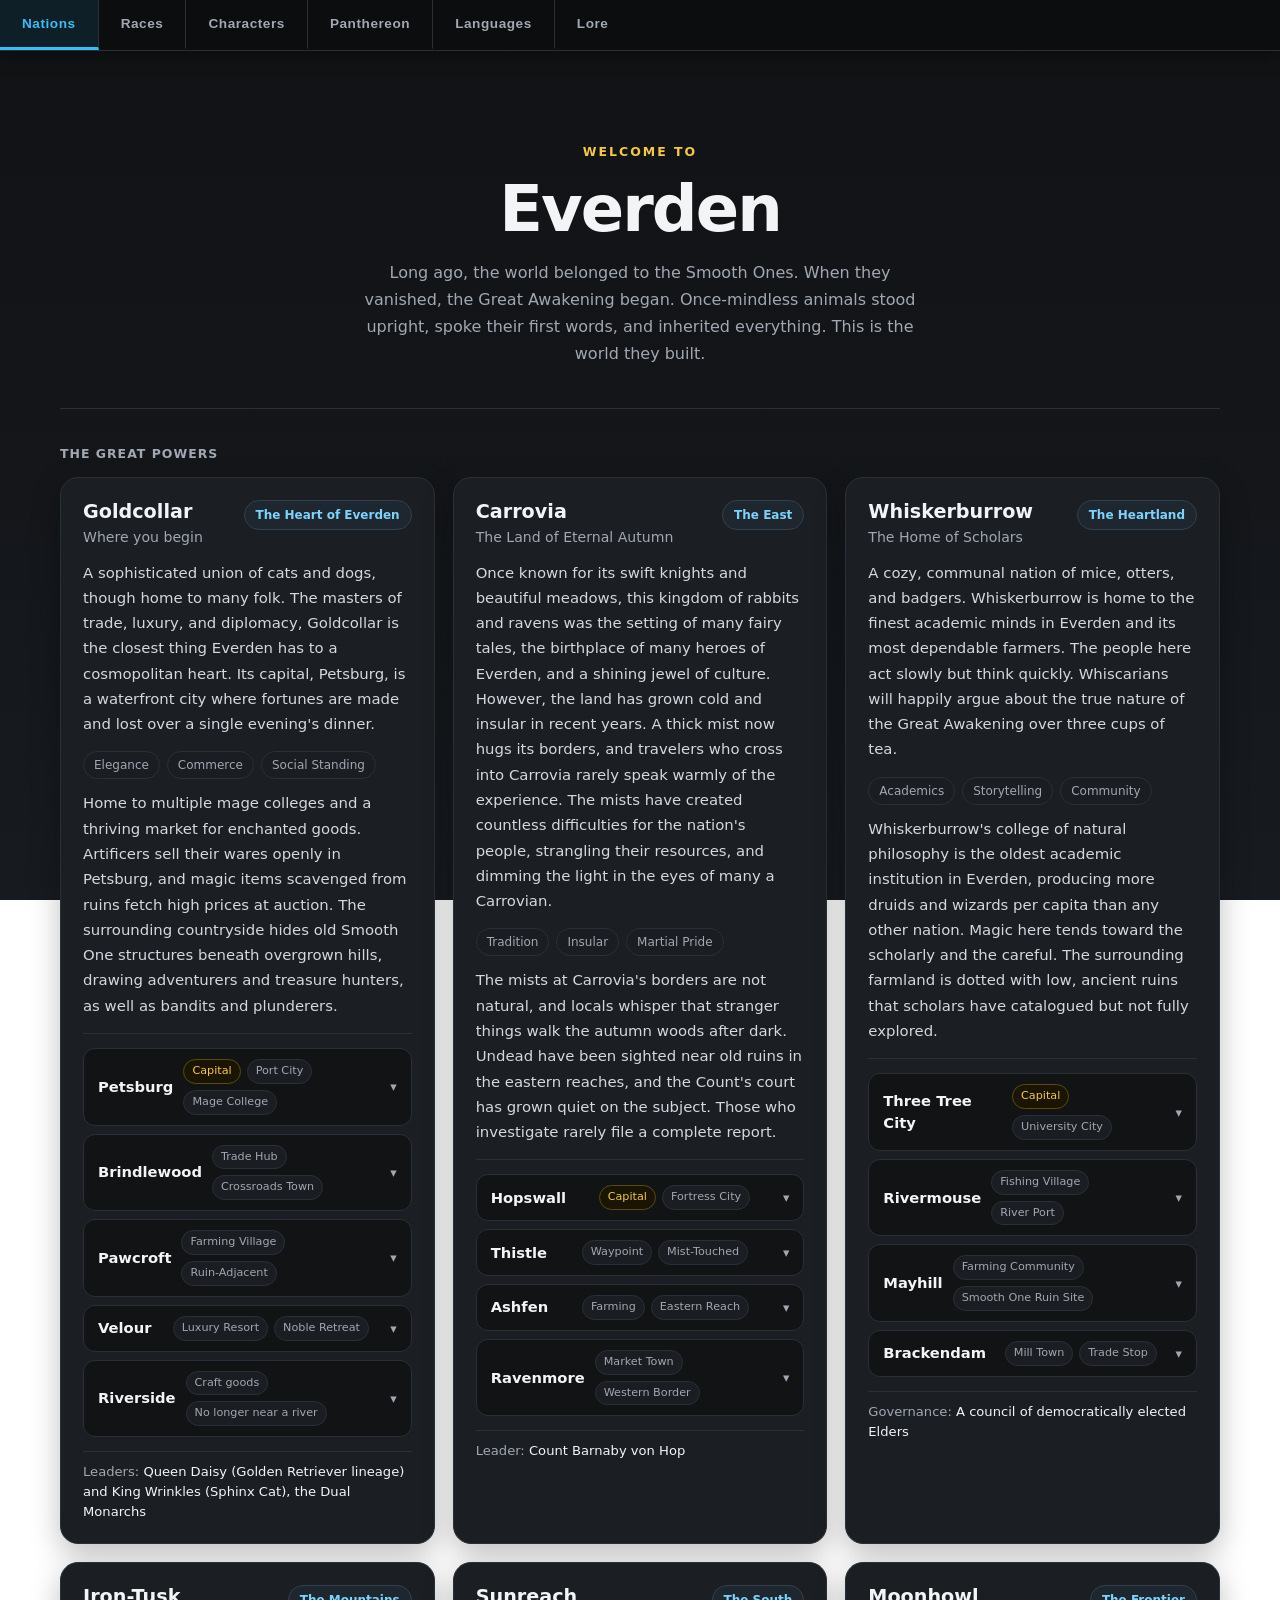
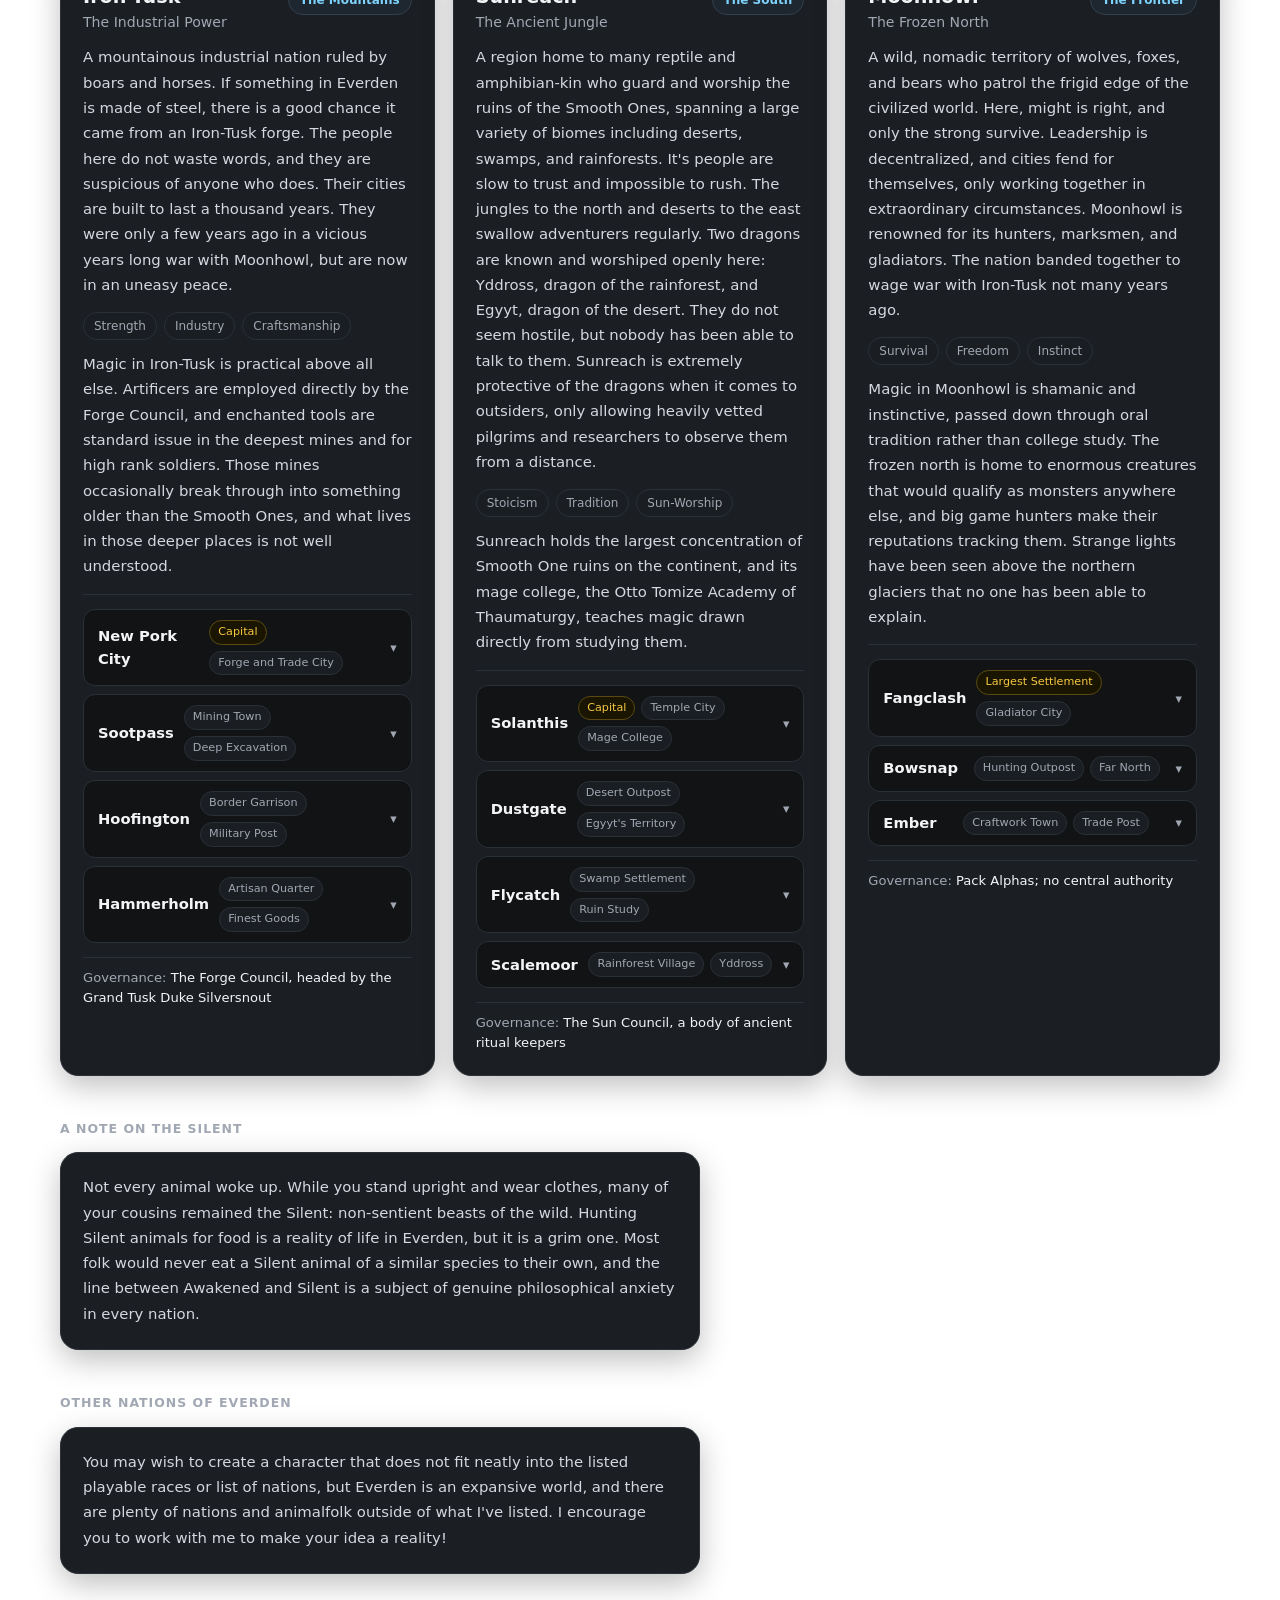
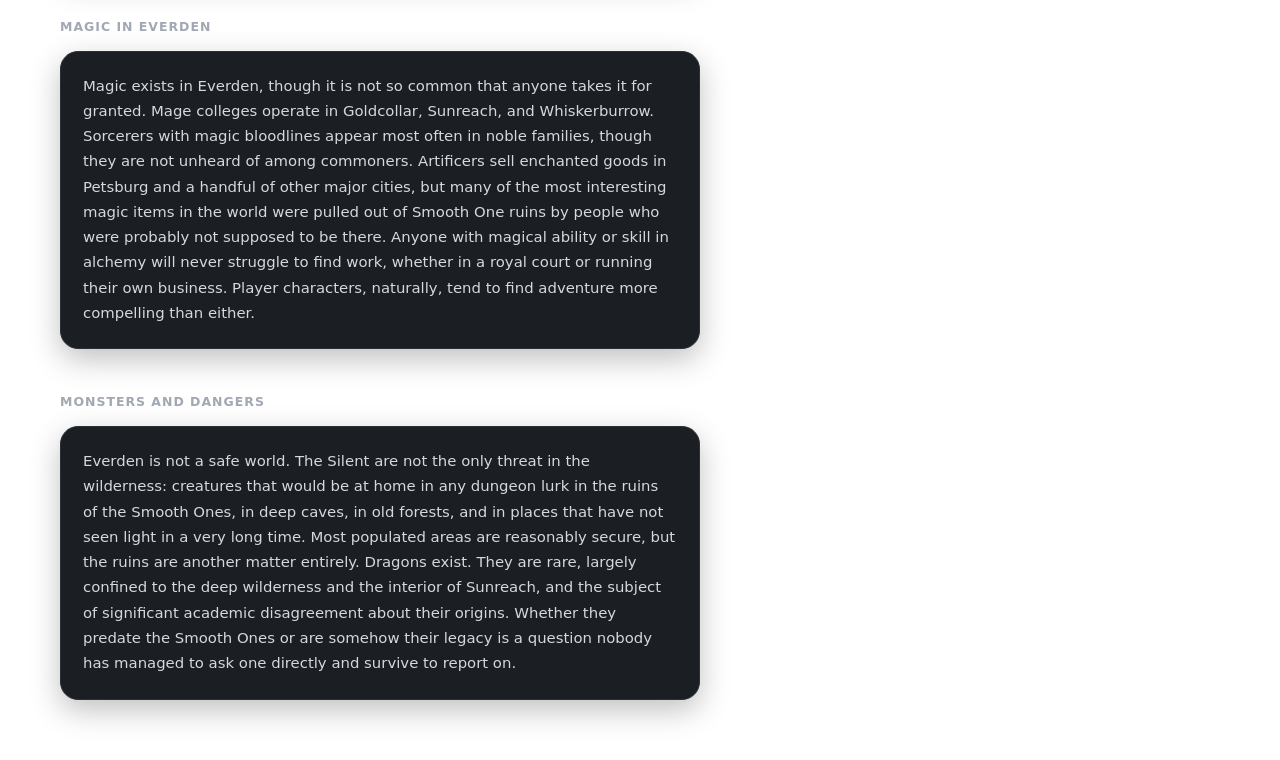
==== index.html @ f3fab0cc "Added lore page" ====
<!DOCTYPE html>
<html lang="en">
<head>
<meta charset="UTF-8" />
<meta name="viewport" content="width=device-width, initial-scale=1.0" />
<title>Everden Player Guide</title>
<link rel="stylesheet" href="styles.css" />
</head>
<body>

<!-- NAV -->
<nav class="nav">
  <button class="nav-btn active" id="nav-nations" onclick="showSection('nations',this)">Nations</button>
  <button class="nav-btn" id="nav-races" onclick="showSection('races',this)">Races</button>
  <button class="nav-btn" id="nav-characters" onclick="showSection('characters',this)">Characters</button>
  <button class="nav-btn" id="nav-pantheon" onclick="showSection('pantheon',this)">Panthereon</button>
  <button class="nav-btn" id="nav-languages" onclick="showSection('languages',this)">Languages</button>
  <button class="nav-btn" id="nav-lore" onclick="showSection('lore',this)">Lore</button>
</nav>

<!-- ══════════════════════════════
     SECTION: NATIONS
══════════════════════════════ -->
<div id="sec-nations" class="section-wrap active">
  <div class="hero">
    <div class="hero-eyebrow" id="hero-eyebrow"></div>
    <h1 class="hero-title" id="hero-title"></h1>
    <p class="hero-sub" id="hero-sub"></p>
  </div>

  <div class="section-label" id="nations-grid-label"></div>
  <div class="nation-grid" id="nation-grid"></div>

  <div id="nation-notes"></div>
</div>

<!-- ══════════════════════════════
     SECTION: RACES
══════════════════════════════ -->
<div id="sec-races" class="section-wrap">
  <div class="search-wrap">
    <input class="search" id="search" placeholder="Search races..." onkeyup="renderRaces()" />
  </div>
  <div class="race-grid" id="race-grid"></div>
  <div class="detail" id="race-detail"></div>

  <div id="other-races-section">
    <div class="section-label" style="margin-top:44px;" id="other-races-label"></div>
    <p style="color:var(--muted);font-size:.93rem;margin-bottom:24px;line-height:1.7;" id="other-races-intro"></p>
    <div class="god-grid" id="other-races-grid"></div>
  </div>
</div>

<!-- ══════════════════════════════
     SECTION: CHARACTERS
══════════════════════════════ -->
<div id="sec-characters" class="section-wrap">
  <div class="section-label" style="margin-top:0;" id="characters-label"></div>
  <p style="color:var(--muted);font-size:.93rem;margin-bottom:24px;line-height:1.7;" id="characters-intro"></p>
  <div class="god-grid" id="char-grid"></div>
</div>

<!-- ══════════════════════════════
     SECTION: PANTHEON
══════════════════════════════ -->
<div id="sec-pantheon" class="section-wrap">
  <p id="pantheon-intro"></p>
  <div id="pantheon-mount"></div>
</div>

<!-- ══════════════════════════════
     SECTION: LANGUAGES
══════════════════════════════ -->
<div id="sec-languages" class="section-wrap">
  <div class="section-label" style="margin-top:0;" id="languages-label"></div>
  <p style="color:var(--muted);font-size:.93rem;margin-bottom:24px;line-height:1.7;" id="languages-intro"></p>
  <div class="lang-grid" id="lang-grid"></div>
</div>

<!-- ══════════════════════════════
     SECTION: LORE & MYSTERIES
══════════════════════════════ -->
<div id="sec-lore" class="section-wrap">
  <div class="section-label" style="margin-top:0;" id="lore-label"></div>
  <p style="color:var(--muted);font-size:.93rem;margin-bottom:24px;line-height:1.7;" id="lore-intro"></p>
  <div id="lore-mount"></div>
</div>

<script src="data/hero.js"></script>
<script src="data/nations.js"></script>
<script src="data/nation-notes.js"></script>
<script src="data/gods.js"></script>
<script src="data/patrons.js"></script>
<script src="data/languages.js"></script>
<script src="data/characters.js"></script>
<script src="data/races.js"></script>
<script src="data/other-races.js"></script>
<script src="data/lore.js"></script>
<script src="app.js"></script>
</body>
</html>
---- styles.css ----
:root{
  --bg:#111315;
  --bg2:#1a1d21;
  --card:#1b1f24;
  --border:#2a3038;
  --text:#f3f4f6;
  --muted:#a1a8b3;
  --accent:#7dd3fc;
  --accent2:#38bdf8;
  --shadow:0 10px 30px rgba(0,0,0,.25);
  --radius:18px;
  --gold:#f5c842;
  --gold2:#e0a800;
  --amber:#d97706;
}

*{ box-sizing:border-box; margin:0; padding:0; }
html{ scroll-behavior:smooth; }

body{
  min-height:100vh;
  background:linear-gradient(to bottom,#101214,#171a1f);
  background-attachment:fixed;
  color:var(--text);
  font-family:Inter,system-ui,sans-serif;
  line-height:1.5;
  padding:0;
}

/* ── NAV ── */
.nav{
  position:sticky;
  top:0;
  z-index:100;
  background:rgba(12,14,16,.97);
  backdrop-filter:blur(12px);
  border-bottom:1px solid var(--border);
  box-shadow:0 4px 20px rgba(0,0,0,.35);
  display:flex;
  flex-wrap:wrap;
  gap:0;
}
.nav-btn{
  flex-shrink:0;
  background:none;
  border:none;
  border-right:1px solid var(--border);
  color:var(--muted);
  font-size:.85rem;
  font-weight:600;
  letter-spacing:.04em;
  padding:16px 22px;
  cursor:pointer;
  border-bottom:3px solid transparent;
  transition:.15s;
  white-space:nowrap;
}
.nav-btn:last-child{ border-right:none; }
.nav-btn:hover{ color:var(--text); background:rgba(255,255,255,.04); }
.nav-btn.active{
  color:var(--accent2);
  background:rgba(56,189,248,.1);
  border-bottom-color:var(--accent2);
}

/* ── SECTIONS ── */
.section-wrap{
  display:none;
  max-width:1200px;
  margin:0 auto;
  padding:32px 20px 60px;
}
.section-wrap.active{ display:block; }

/* ── HERO ── */
.hero{
  text-align:center;
  padding:60px 20px 40px;
  border-bottom:1px solid var(--border);
  margin-bottom:36px;
}
.hero-eyebrow{
  font-size:.78rem;
  letter-spacing:.16em;
  text-transform:uppercase;
  color:var(--gold);
  font-weight:700;
  margin-bottom:14px;
}
.hero-title{
  font-size:clamp(2.4rem,7vw,4rem);
  font-weight:800;
  letter-spacing:-.03em;
  line-height:1.05;
  margin-bottom:16px;
}
.hero-sub{
  color:var(--muted);
  font-size:1rem;
  max-width:560px;
  margin:0 auto;
  line-height:1.7;
}

/* ── SHARED LABELS ── */
.section-label{
  text-transform:uppercase;
  letter-spacing:.08em;
  font-size:.78rem;
  color:var(--muted);
  margin-bottom:14px;
  margin-top:36px;
  font-weight:700;
}
.section-label:first-child{ margin-top:0; }

/* ══════════════════════════════
   SECTION 1: NATIONS
══════════════════════════════ */
.nation-grid{
  display:grid;
  grid-template-columns:repeat(auto-fill,minmax(340px,1fr));
  gap:18px;
}
.nation-card{
  background:var(--card);
  border:1px solid var(--border);
  border-radius:var(--radius);
  padding:22px;
  box-shadow:var(--shadow);
}
.nation-card-top{
  display:flex;
  justify-content:space-between;
  align-items:flex-start;
  gap:12px;
  margin-bottom:12px;
}
.nation-name{
  font-size:1.2rem;
  font-weight:700;
  line-height:1.2;
}
.nation-subtitle{
  color:var(--muted);
  font-size:.88rem;
  margin-top:4px;
}
.nation-badge{
  flex-shrink:0;
  background:#1e2730;
  border:1px solid #32404d;
  color:var(--accent);
  padding:5px 11px;
  border-radius:999px;
  font-size:.75rem;
  font-weight:600;
  white-space:nowrap;
}
.nation-desc{
  color:#d5d8de;
  font-size:.93rem;
  line-height:1.7;
  margin-bottom:14px;
}
.nation-values{
  display:flex;
  flex-wrap:wrap;
  gap:7px;
  margin-bottom:12px;
}
.tag{
  background:var(--bg2);
  border:1px solid var(--border);
  color:var(--muted);
  padding:4px 10px;
  border-radius:999px;
  font-size:.75rem;
}
.nation-leader{
  font-size:.82rem;
  color:var(--muted);
  border-top:1px solid var(--border);
  padding-top:10px;
}
.nation-leader span{
  color:var(--text);
}

.settlements {
  margin-top: 14px;
  border-top: 1px solid var(--border);
  padding-top: 14px;
  display: flex;
  flex-direction: column;
  gap: 8px;
}
.settlement {
  background: var(--bg);
  border: 1px solid var(--border);
  border-radius: 12px;
  overflow: hidden;
  cursor: pointer;
}
.settlement-header {
  display: flex;
  align-items: center;
  justify-content: space-between;
  padding: 10px 14px;
  gap: 10px;
}
.settlement-name {
  font-size: .92rem;
  font-weight: 600;
  color: var(--text);
}
.settlement-tags {
  display: flex;
  gap: 6px;
  flex-wrap: wrap;
}
.settlement-tag {
  background: var(--bg2);
  border: 1px solid var(--border);
  color: var(--muted);
  padding: 3px 8px;
  border-radius: 999px;
  font-size: .7rem;
}
.settlement-tag.capital {
  border-color: #5a4a10;
  color: var(--gold);
  background: #1a1500;
}
.settlement-chevron {
  color: var(--muted);
  font-size: .8rem;
  flex-shrink: 0;
  transition: transform .2s;
}
.settlement.open .settlement-chevron { transform: rotate(180deg); }
.settlement-body {
  display: none;
  padding: 0 14px 12px;
  font-size: .88rem;
  color: #d5d8de;
  line-height: 1.65;
  border-top: 1px solid var(--border);
  padding-top: 10px;
}
.settlement.open .settlement-body { display: block; }

/* ══════════════════════════════
   SECTION 2: RACES
══════════════════════════════ */
.search-wrap{
  position:sticky;
  top:49px;
  z-index:50;
  margin-bottom:24px;
  backdrop-filter:blur(10px);
}
.search{
  width:100%;
  padding:14px 18px;
  border-radius:16px;
  border:1px solid var(--border);
  background:rgba(27,31,36,.92);
  color:var(--text);
  font-size:1rem;
  outline:none;
  box-shadow:var(--shadow);
}
.search:focus{ border-color:var(--accent2); }

.race-grid{
  display:grid;
  grid-template-columns:repeat(auto-fill,minmax(320px,1fr));
  gap:18px;
}
.card{
  background:var(--card);
  border:1px solid var(--border);
  border-radius:var(--radius);
  padding:20px;
  cursor:pointer;
  transition:.18s ease;
  box-shadow:var(--shadow);
}
.card:hover{ transform:translateY(-3px); border-color:#3b4450; }
.card-top{
  display:flex;
  justify-content:space-between;
  align-items:flex-start;
  gap:12px;
  margin-bottom:12px;
}
.card-name{ font-size:1.25rem; font-weight:700; }
.card-animal{ color:var(--muted); font-size:.92rem; }
.speed{
  flex-shrink:0;
  background:#222933;
  color:var(--accent);
  border:1px solid #32404d;
  padding:6px 10px;
  border-radius:999px;
  font-size:.8rem;
  font-weight:600;
}
.pills{ display:flex; flex-wrap:wrap; gap:8px; margin-bottom:14px; }
.pill{
  background:var(--bg2);
  border:1px solid var(--border);
  color:var(--muted);
  padding:5px 10px;
  border-radius:999px;
  font-size:.75rem;
}
.preview{ display:flex; flex-direction:column; gap:10px; }
.preview-trait{
  border-top:1px solid var(--border);
  padding-top:10px;
  font-size:.92rem;
  color:#d8dbe0;
}
.preview-trait strong{ color:white; }
.more{ color:var(--muted); font-size:.8rem; }

.detail{ display:none; }
.detail.active{ display:block; }
.detail-card{
  background:var(--card);
  border:1px solid var(--border);
  border-radius:24px;
  padding:28px;
  box-shadow:var(--shadow);
}
.detail-header{
  display:flex;
  flex-wrap:wrap;
  justify-content:space-between;
  gap:16px;
  margin-bottom:20px;
}
.detail-title{
  font-size:clamp(2rem,6vw,3rem);
  font-weight:800;
  line-height:1;
}
.detail-sub{ color:var(--muted); margin-top:8px; }
.back{
  background:none;
  border:none;
  color:var(--accent);
  font-size:1rem;
  margin-bottom:18px;
  cursor:pointer;
}
.lore{
  background:var(--bg2);
  border:1px solid var(--border);
  padding:18px;
  border-radius:18px;
  color:#d5d8de;
  margin-bottom:24px;
  line-height:1.7;
}
.traits{ display:flex; flex-direction:column; gap:14px; }
.full-trait{
  background:var(--bg2);
  border:1px solid var(--border);
  border-radius:16px;
  padding:16px;
  line-height:1.65;
  color:#d9dce2;
}
.full-trait strong{ color:white; }
.origin{
  background:var(--bg2);
  border:1px solid var(--border);
  border-radius:16px;
  padding:16px;
  color:#d9dce2;
}
.empty{ text-align:center; padding:60px 20px; color:var(--muted); }

/* ══════════════════════════════
   SECTION 3: PANTHEON
══════════════════════════════ */
.god-grid{
  display:flex;
  flex-direction:column;
  gap:12px;
}
.god-card{
  background:var(--card);
  border:1px solid var(--border);
  border-radius:var(--radius);
  padding:0;
  overflow:hidden;
  box-shadow:var(--shadow);
  cursor:pointer;
  transition:.15s;
}
.god-card:hover{ border-color:#3b4450; }
.god-card-header{
  display:flex;
  align-items:center;
  gap:14px;
  padding:18px 20px;
}
.god-icon{
  width:40px;
  height:40px;
  border-radius:12px;
  display:flex;
  align-items:center;
  justify-content:center;
  font-size:1.3rem;
  flex-shrink:0;
}
.god-names{ flex:1; min-width:0; }
.god-name{ font-size:1.05rem; font-weight:700; }
.god-epithet{ color:var(--muted); font-size:.83rem; font-style:italic; margin-top:2px; }
.god-chevron{
  color:var(--muted);
  font-size:.9rem;
  transition:transform .2s;
  flex-shrink:0;
}
.god-card.open .god-chevron{ transform:rotate(180deg); }
.god-body{
  display:none;
  padding:0 20px 20px;
  border-top:1px solid var(--border);
}
.god-card.open .god-body{ display:block; }
.god-body p{
  font-size:.93rem;
  line-height:1.72;
  color:#d5d8de;
  margin-top:16px;
}
.god-body p em{
  color:var(--muted);
  font-style:italic;
}
.god-body .worshipers{
  display:flex;
  flex-wrap:wrap;
  gap:7px;
  margin-top:14px;
}

/* ══════════════════════════════
   SECTION 4: LANGUAGES
══════════════════════════════ */
.lang-grid{
  display:grid;
  grid-template-columns:repeat(auto-fill,minmax(300px,1fr));
  gap:18px;
}
.lang-card{
  background:var(--card);
  border:1px solid var(--border);
  border-radius:var(--radius);
  padding:20px;
  box-shadow:var(--shadow);
}
.lang-card.restricted{
  border-color:#3d2a10;
  background:#1a1610;
}
.lang-name{ font-size:1.15rem; font-weight:700; margin-bottom:4px; }
.lang-script{
  font-size:.78rem;
  color:var(--muted);
  margin-bottom:12px;
  text-transform:uppercase;
  letter-spacing:.06em;
}
.lang-desc{
  font-size:.92rem;
  color:#d5d8de;
  line-height:1.68;
}
.lang-restrict{
  margin-top:12px;
  background:#2d1a06;
  border:1px solid #5a3a10;
  border-radius:10px;
  padding:10px 12px;
  font-size:.8rem;
  color:#f5c842;
}

/* ══════════════════════════════
   SECTION 5: CHARACTERS
══════════════════════════════ */
.char-location{
  flex-shrink:0;
  background:#1e2730;
  border:1px solid #32404d;
  color:var(--accent);
  padding:4px 10px;
  border-radius:999px;
  font-size:.72rem;
  font-weight:600;
  white-space:nowrap;
}
.patron-type{
  flex-shrink:0;
  background:#241a2e;
  border:1px solid #3e3050;
  color:#c4a5f2;
  padding:4px 10px;
  border-radius:999px;
  font-size:.72rem;
  font-weight:600;
  white-space:nowrap;
}

/* ══════════════════════════════
   SECTION 6: LORE & MYSTERIES
══════════════════════════════ */
.lore-fact{
  flex-shrink:0;
  background:#0f2116;
  border:1px solid #1f4a2e;
  color:#7fd8a0;
  padding:4px 10px;
  border-radius:999px;
  font-size:.72rem;
  font-weight:600;
  white-space:nowrap;
}
.lore-status{
  flex-shrink:0;
  background:#241d0a;
  border:1px solid #4a3a12;
  color:var(--gold);
  padding:4px 10px;
  border-radius:999px;
  font-size:.72rem;
  font-weight:600;
  white-space:nowrap;
}

/* ── RESPONSIVE ── */
@media (max-width:700px){
  body{ padding:0; }
  .section-wrap{ padding:20px 14px 50px; }
  .race-grid, .nation-grid, .lang-grid{ grid-template-columns:1fr; gap:14px; }
  .card{ padding:18px; }
  .detail-card{ padding:20px; border-radius:20px; }
  .detail-title{ font-size:2rem; }
  .search{ font-size:16px; padding:14px 16px; }
  .card-top{ flex-direction:column; align-items:flex-start; }
  .speed{ align-self:flex-start; }
  .nav-btn{ padding:12px 14px; font-size:.78rem; }
  .hero{ padding:36px 16px 28px; }
}
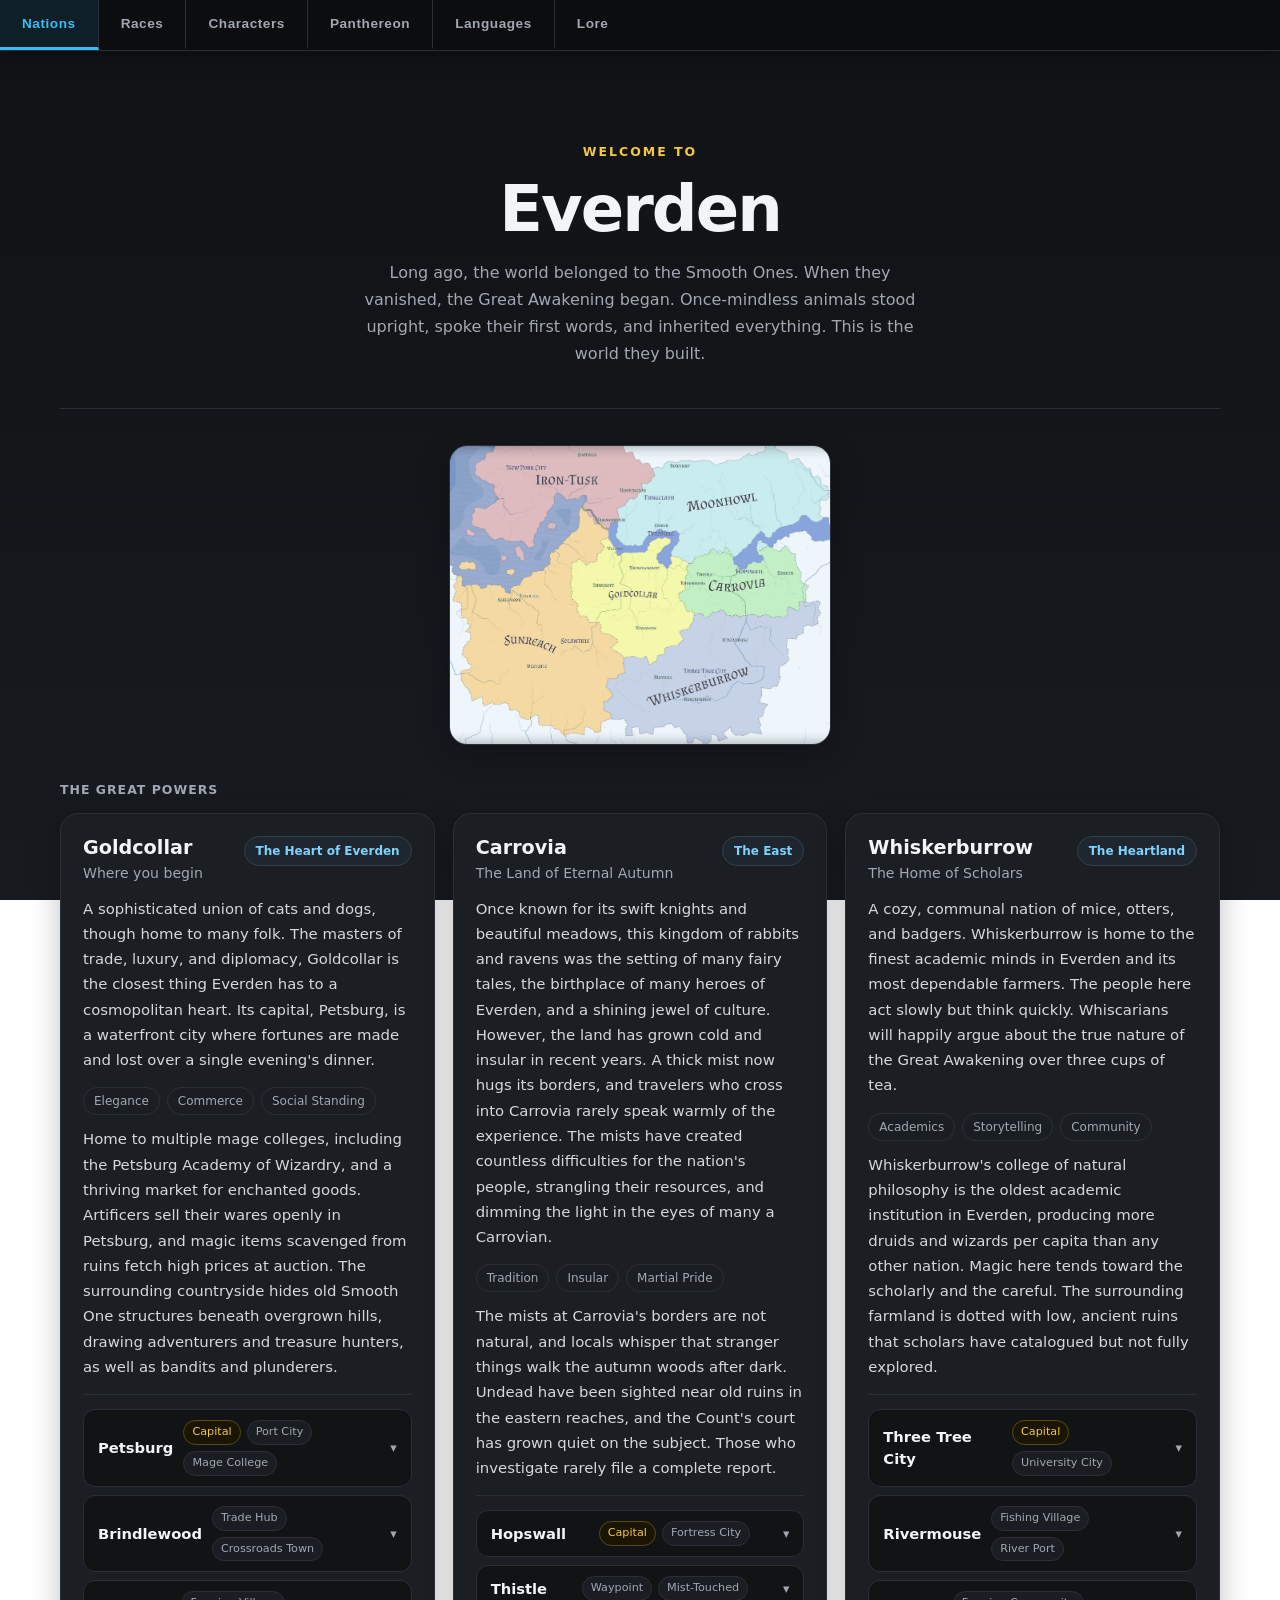
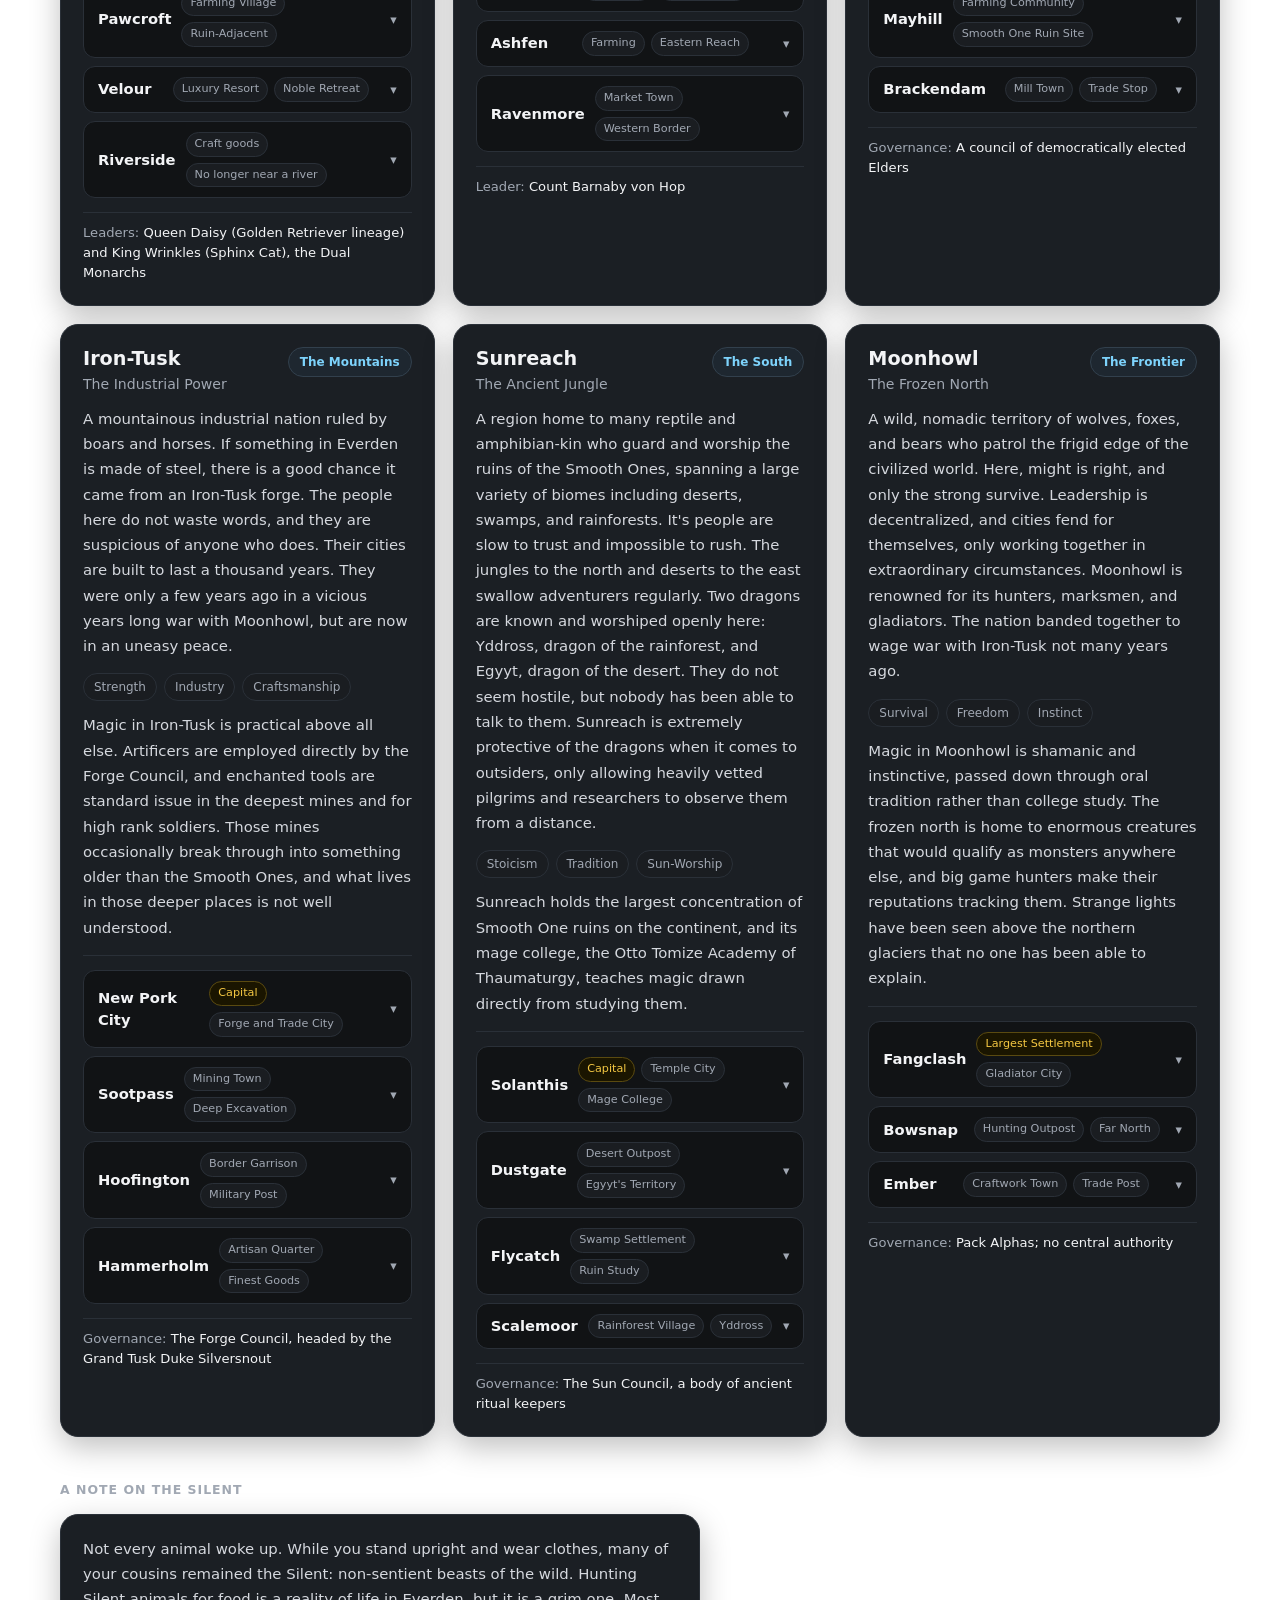
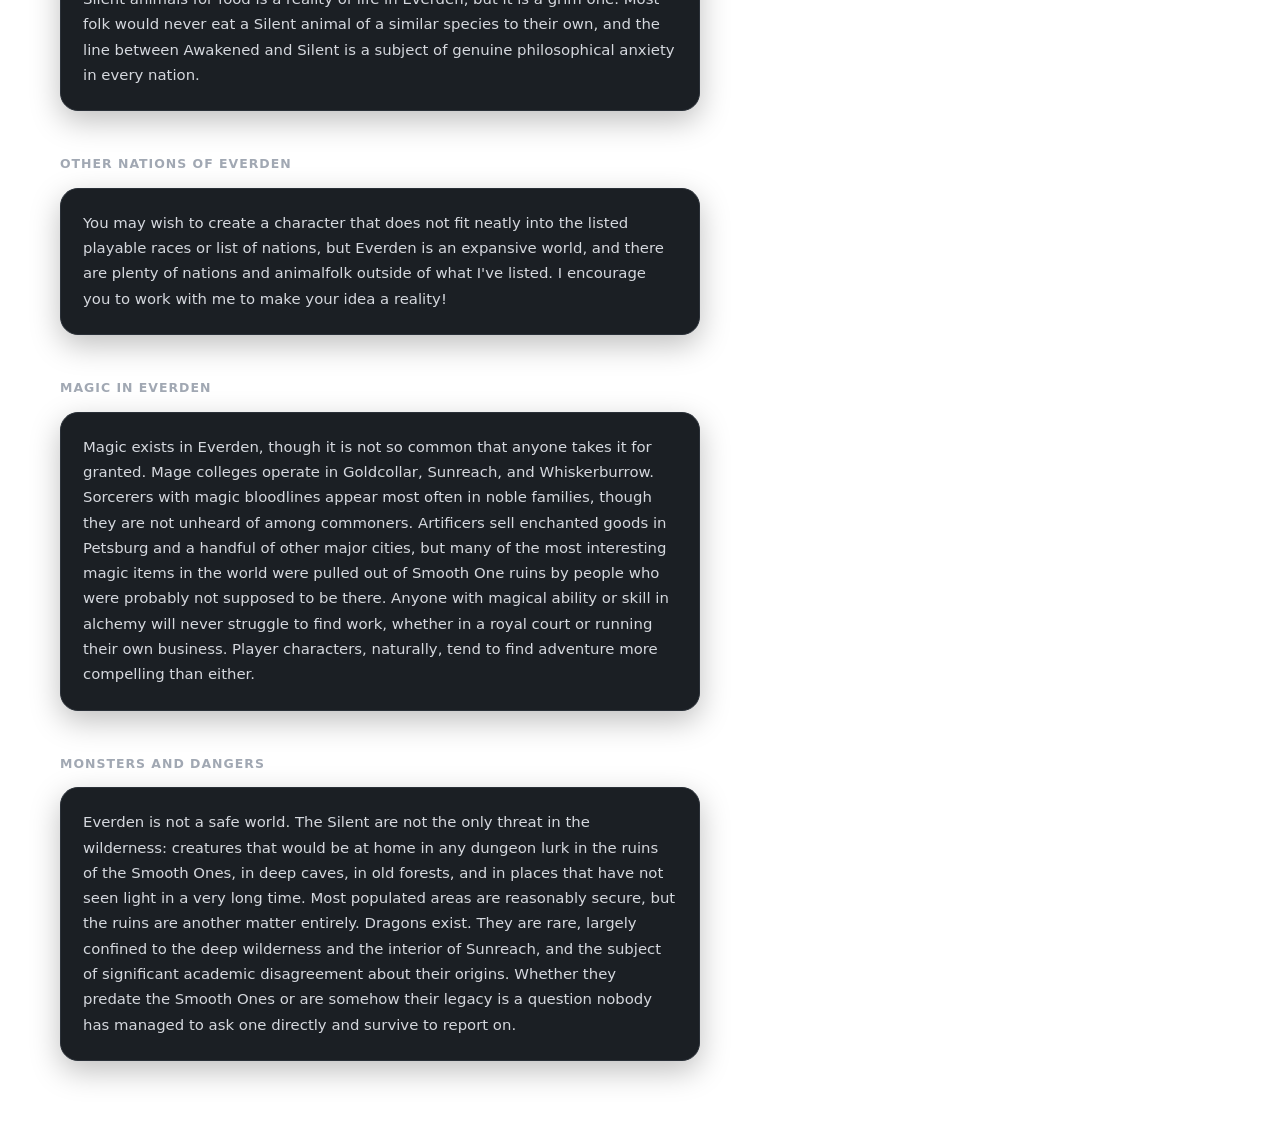
==== commit db6c1bff: "Added map to nations page" ====
--- a/index.html
+++ b/index.html
@@ -28,10 +28,19 @@
     <p class="hero-sub" id="hero-sub"></p>
   </div>
 
+  <div class="map-wrap">
+    <img src="Everden%20Map.jpg" alt="Map of Everden" class="map-thumb" onclick="openMapLightbox()" />
+  </div>
+
   <div class="section-label" id="nations-grid-label"></div>
   <div class="nation-grid" id="nation-grid"></div>
 
   <div id="nation-notes"></div>
+</div>
+
+<div class="map-lightbox" id="map-lightbox" onclick="closeMapLightbox()">
+  <button class="map-lightbox-close" onclick="closeMapLightbox()" aria-label="Close map">✕</button>
+  <img src="Everden%20Map.jpg" alt="Map of Everden (full size)" onclick="event.stopPropagation()" />
 </div>
 
 <!-- ══════════════════════════════
--- a/styles.css
+++ b/styles.css
@@ -102,6 +102,62 @@
   line-height:1.7;
 }
 
+/* ── MAP ── */
+.map-wrap{
+  display:flex;
+  justify-content:center;
+  margin-bottom:36px;
+}
+.map-thumb{
+  max-height:300px;
+  width:auto;
+  max-width:100%;
+  border-radius:var(--radius);
+  border:1px solid var(--border);
+  box-shadow:var(--shadow);
+  cursor:zoom-in;
+  transition:.18s ease;
+}
+.map-thumb:hover{
+  transform:translateY(-3px);
+  border-color:#3b4450;
+}
+.map-lightbox{
+  display:none;
+  position:fixed;
+  inset:0;
+  z-index:1000;
+  background:rgba(8,9,11,.92);
+  backdrop-filter:blur(6px);
+  align-items:center;
+  justify-content:center;
+  padding:40px;
+  cursor:zoom-out;
+}
+.map-lightbox.active{ display:flex; }
+.map-lightbox img{
+  max-width:100%;
+  max-height:100%;
+  border-radius:12px;
+  box-shadow:0 20px 60px rgba(0,0,0,.5);
+  cursor:default;
+}
+.map-lightbox-close{
+  position:fixed;
+  top:20px;
+  right:24px;
+  background:rgba(27,31,36,.9);
+  border:1px solid var(--border);
+  color:var(--text);
+  width:40px;
+  height:40px;
+  border-radius:999px;
+  font-size:1.1rem;
+  cursor:pointer;
+  transition:.15s;
+}
+.map-lightbox-close:hover{ background:var(--card); border-color:#3b4450; }
+
 /* ── SHARED LABELS ── */
 .section-label{
   text-transform:uppercase;
@@ -295,6 +351,24 @@
   gap:12px;
   margin-bottom:12px;
 }
+.card-top-right{
+  flex-shrink:0;
+  display:flex;
+  flex-direction:column;
+  align-items:flex-end;
+  gap:8px;
+}
+.card-icons{
+  flex-shrink:0;
+  background:var(--bg2);
+  border:1px solid var(--border);
+  border-radius:999px;
+  padding:6px 12px;
+  font-size:1.3rem;
+  line-height:1.2;
+  white-space:nowrap;
+}
+.card-icons-lg{ font-size:1.7rem; padding:8px 16px; }
 .card-name{ font-size:1.25rem; font-weight:700; }
 .card-animal{ color:var(--muted); font-size:.92rem; }
 .speed{
@@ -556,7 +630,10 @@
   .detail-title{ font-size:2rem; }
   .search{ font-size:16px; padding:14px 16px; }
   .card-top{ flex-direction:column; align-items:flex-start; }
-  .speed{ align-self:flex-start; }
+  .card-top-right{ flex-direction:row; align-items:center; align-self:flex-start; }
   .nav-btn{ padding:12px 14px; font-size:.78rem; }
   .hero{ padding:36px 16px 28px; }
-}
+  .map-thumb{ max-height:160px; }
+  .map-lightbox{ padding:16px; }
+  .map-lightbox-close{ top:12px; right:12px; }
+}
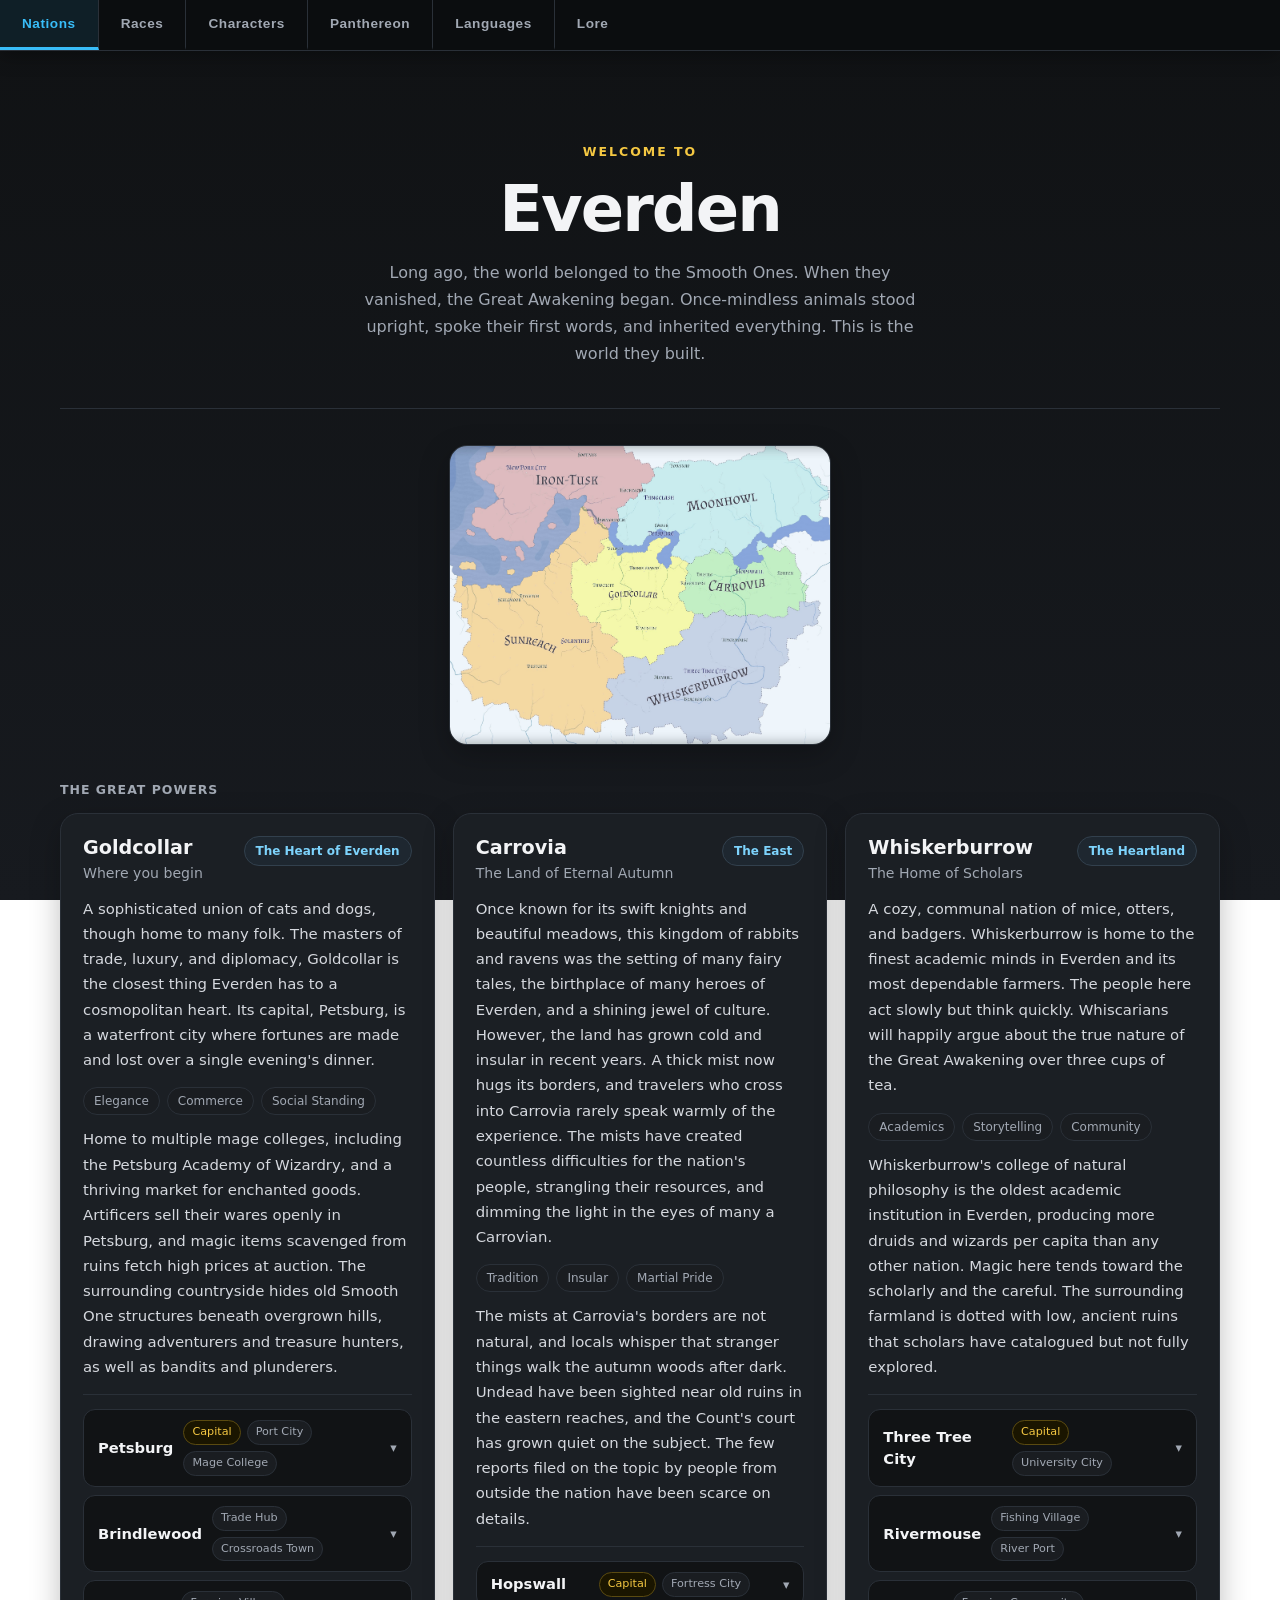
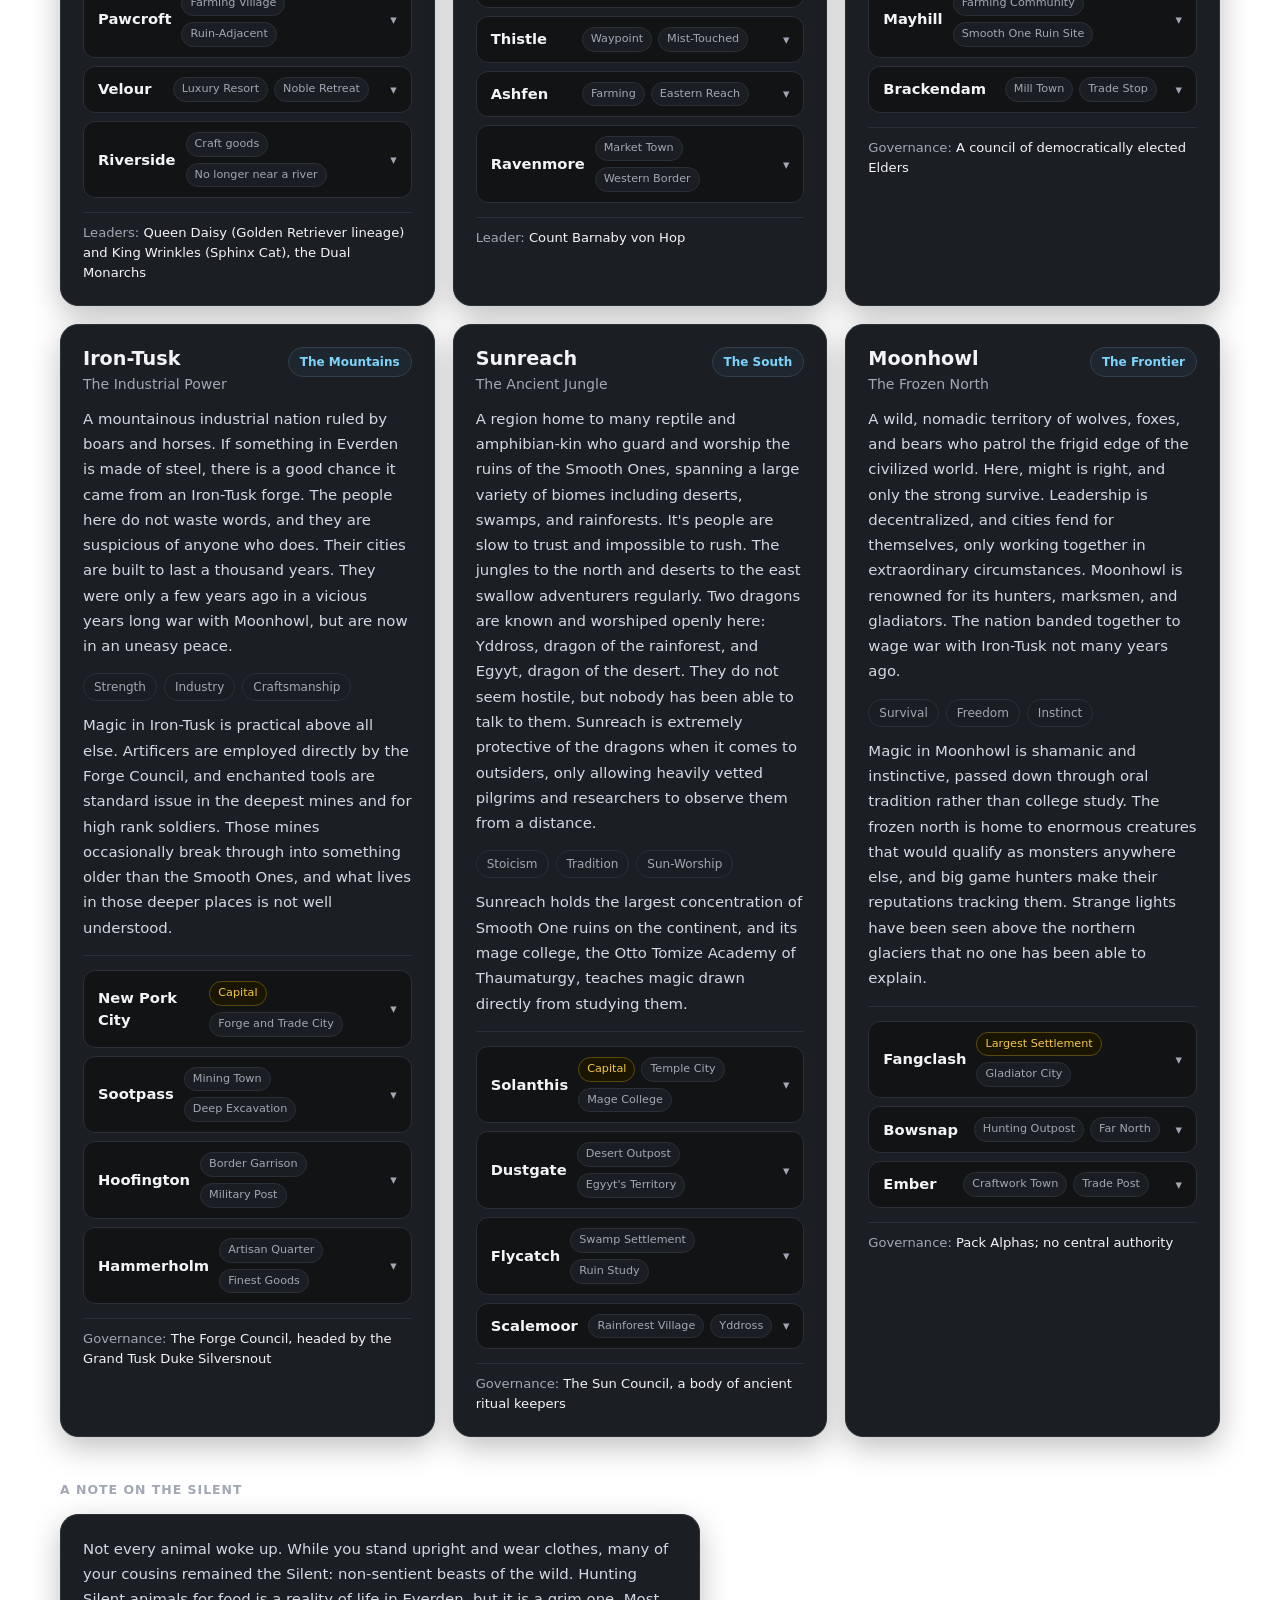
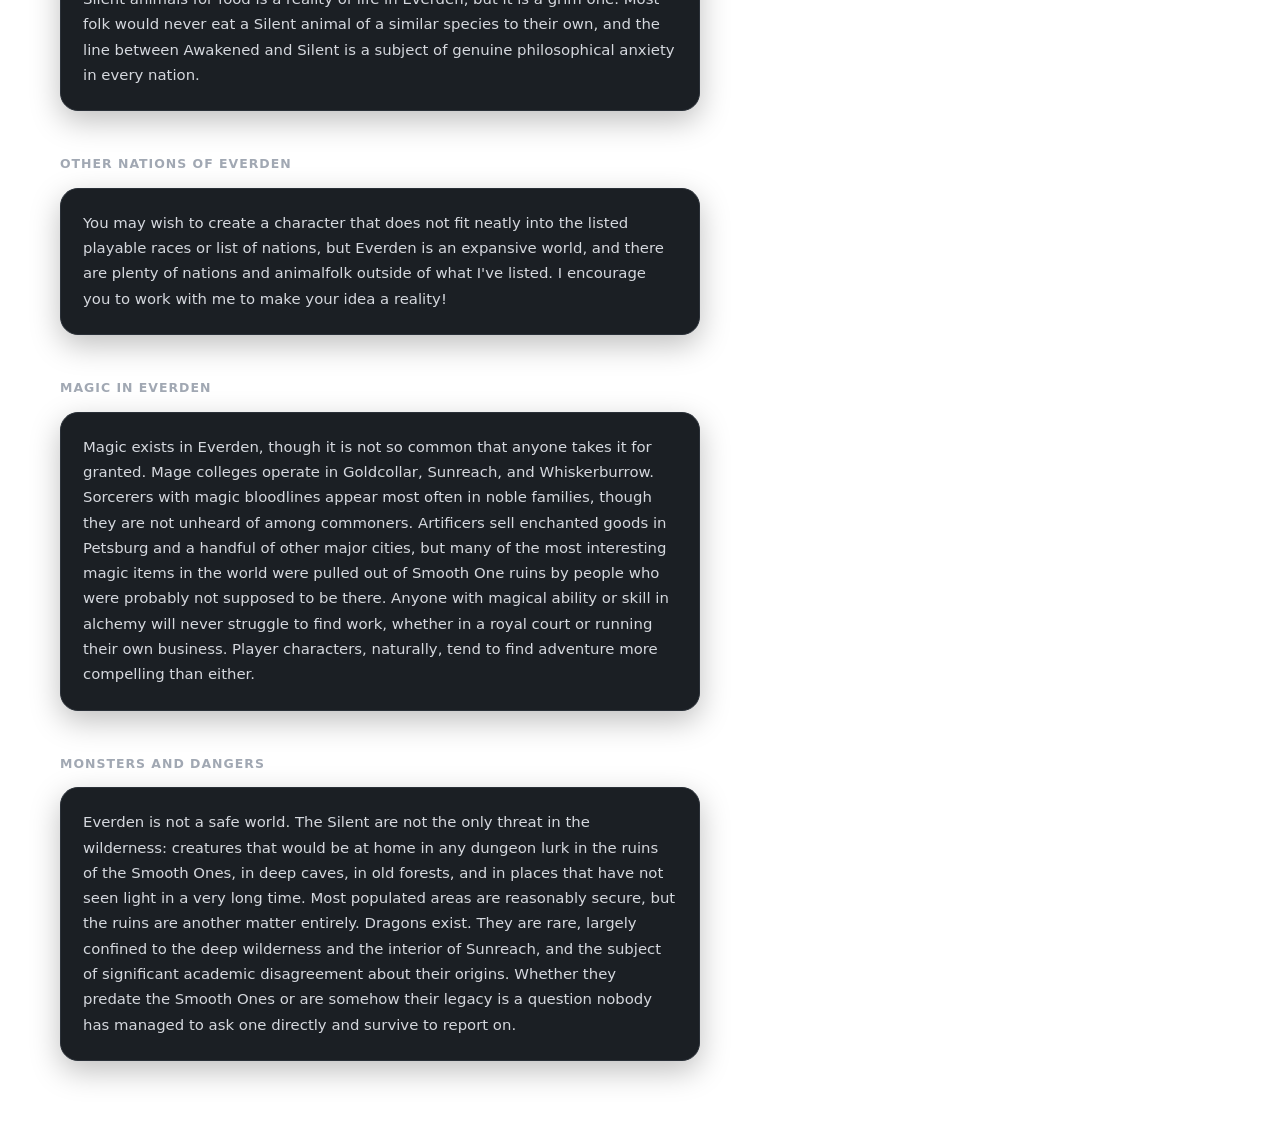
==== commit a4e879cc: "Added/optimized maps" ====
--- a/index.html
+++ b/index.html
@@ -29,7 +29,7 @@
   </div>
 
   <div class="map-wrap">
-    <img src="Everden%20Map.jpg" alt="Map of Everden" class="map-thumb" onclick="openMapLightbox()" />
+    <img src="Everden%20Map.jpg" alt="Map of Everden" class="map-thumb" onclick="openImageLightbox('Everden%20Map.jpg','Map of Everden')" />
   </div>
 
   <div class="section-label" id="nations-grid-label"></div>
@@ -38,9 +38,9 @@
   <div id="nation-notes"></div>
 </div>
 
-<div class="map-lightbox" id="map-lightbox" onclick="closeMapLightbox()">
-  <button class="map-lightbox-close" onclick="closeMapLightbox()" aria-label="Close map">✕</button>
-  <img src="Everden%20Map.jpg" alt="Map of Everden (full size)" onclick="event.stopPropagation()" />
+<div class="map-lightbox" id="map-lightbox" onclick="closeImageLightbox()">
+  <button class="map-lightbox-close" onclick="closeImageLightbox()" aria-label="Close map">✕</button>
+  <img id="map-lightbox-img" src="" alt="" onclick="event.stopPropagation()" />
 </div>
 
 <!-- ══════════════════════════════
--- a/styles.css
+++ b/styles.css
@@ -288,6 +288,23 @@
   color: var(--gold);
   background: #1a1500;
 }
+.copy-btn {
+  display: none;
+  background: none;
+  border: 1px solid var(--border);
+  color: var(--muted);
+  font-size: .68rem;
+  font-weight: 600;
+  padding: 4px 9px;
+  border-radius: 7px;
+  cursor: pointer;
+  flex-shrink: 0;
+  transition: .15s;
+  white-space: nowrap;
+}
+.copy-btn:hover { color: var(--text); border-color: #3b4450; }
+.copy-btn.copied { color: #4ade80; border-color: #1f4a2a; }
+.god-card.open .copy-btn, .settlement.open .copy-btn { display: inline-block; }
 .settlement-chevron {
   color: var(--muted);
   font-size: .8rem;
@@ -305,6 +322,17 @@
   padding-top: 10px;
 }
 .settlement.open .settlement-body { display: block; }
+.settlement-map-thumb {
+  display: block;
+  max-width: 100%;
+  max-height: 220px;
+  border-radius: 10px;
+  border: 1px solid var(--border);
+  margin-bottom: 10px;
+  cursor: zoom-in;
+  transition: .15s;
+}
+.settlement-map-thumb:hover { border-color: #3b4450; }
 
 /* ══════════════════════════════
    SECTION 2: RACES
